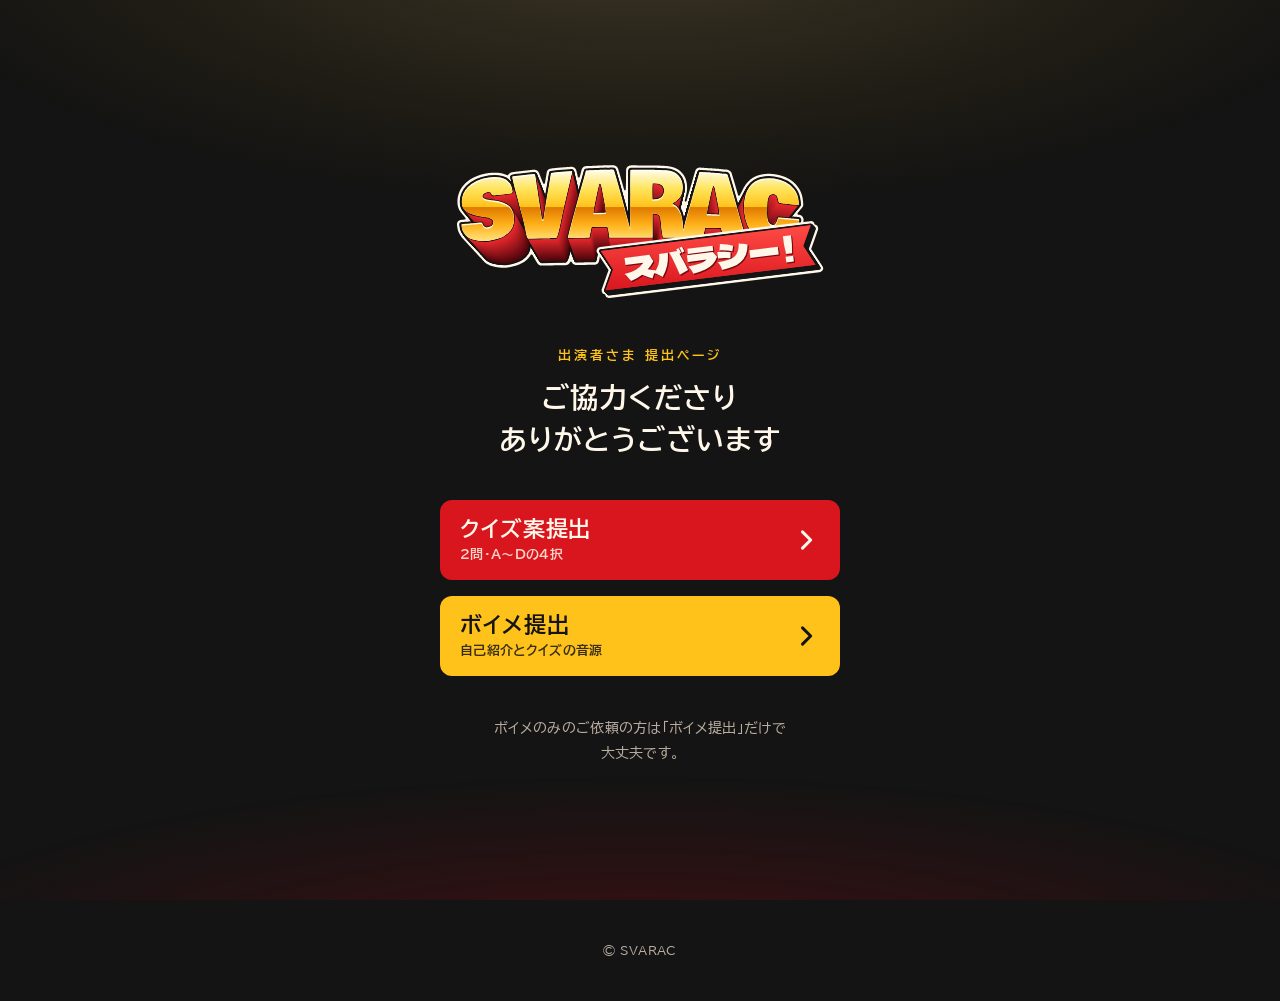
==== entry/index.html @ 2dfec4f1 "提出ページを壊れにくくする - 通信の失敗・Google側の一時エラーは自動でやり直し（送信IDで二重登録を防止） - 入力途中の内容を端末に自動保存し、再読み込みしても復元 - 送信できないときは入" ====
<!doctype html>
<html lang="ja">
<head>
<meta charset="utf-8">
<meta name="viewport" content="width=device-width, initial-scale=1, viewport-fit=cover">
<title>出演者さま提出ページ｜SVARAC（スバラシー）</title>
<meta name="robots" content="noindex,nofollow">
<meta name="theme-color" content="#141414">
<link rel="icon" type="image/png" sizes="32x32" href="assets/img/favicon-32.png">
<link rel="apple-touch-icon" href="assets/img/apple-touch-icon.png">
<link rel="preconnect" href="https://fonts.googleapis.com">
<link rel="preconnect" href="https://fonts.gstatic.com" crossorigin>
<link href="https://fonts.googleapis.com/css2?family=BIZ+UDPGothic:wght@400;700&display=swap" rel="stylesheet">
<link rel="stylesheet" href="assets/entry.css?v=5">
</head>
<body>

<!-- top -->
<main class="top" id="v-top">
  <h1 class="top__logo"><img src="assets/img/logo_full.svg" alt="SVARAC スバラシー！" width="1309" height="507"></h1>
  <div>
    <p class="top__eyebrow">出演者さま 提出ページ</p>
    <p class="top__thanks">ご協力くださり<br>ありがとうございます</p>
  </div>
  <div class="top__btns">
    <a class="big big--red" href="#quiz">
      <span class="big__txt"><span class="big__title">クイズ案提出</span><span class="big__sub">2問・A〜Dの4択</span></span>
      <span class="big__arrow"></span>
    </a>
    <a class="big big--gold" href="#voice">
      <span class="big__txt"><span class="big__title">ボイメ提出</span><span class="big__sub">自己紹介とクイズの音源</span></span>
      <span class="big__arrow"></span>
    </a>
  </div>
  <p class="top__note" id="top-note">ボイメのみのご依頼の方は「ボイメ提出」だけで大丈夫です。</p>
</main>

<!-- forms -->
<div id="v-form" hidden>
  <header class="bar">
    <a class="bar__back" href="#top"><span class="bar__icon"></span>トップ</a>
    <h1 class="bar__title" id="form-title"></h1>
    <img class="bar__logo" src="assets/img/logo_svarac_mono-white.svg" alt="SVARAC" width="72" height="22">
  </header>
  <div class="wrap page">
    <div id="form-quiz" hidden></div>
    <div id="form-voice" hidden></div>
    <div id="form-state"></div>
  </div>
</div>

<!-- shown only if the page's scripts could not start (very old browser, a file failed to load, scripts turned off) -->
<div class="boot-fail" id="boot-fail" hidden>
  <p><b>ページを正しく表示できませんでした。</b></p>
  <p>再読み込みするか、別のブラウザ（Safari・Chrome など）でお試しください。それでも開けない場合は、お手数ですが運営へDMでご連絡ください。</p>
</div>
<noscript><div class="boot-fail"><p>このページを使うには JavaScript を有効にしてください。難しい場合は、お手数ですが運営へDMでご連絡ください。</p></div></noscript>

<footer class="foot">© SVARAC</footer>

<script>
  /* plain old JavaScript on purpose, so it still runs where the main scripts can't */
  window.addEventListener('load', function () {
    setTimeout(function () {
      if (!window.SV_OK) { var d = document.getElementById('boot-fail'); if (d) d.hidden = false; var t = document.getElementById('v-top'); if (t) t.style.display = 'none'; }
    }, 300);
  });
</script>
<script src="config.js?v=5"></script>
<script src="assets/common.js?v=5"></script>
<script src="assets/forms.js?v=5"></script>
<script src="assets/public.js?v=5"></script>
</body>
</html>
---- entry/assets/entry.css ----
/* SVARAC 出演者提出ページ — brand tokens follow the main site (black, gold, red); UI rules follow DADS. */
:root{
  --red:#EE2A2E; --red-lo:#D9161E; --red-press:#B80F1B; --red-deep:#7A0910;
  --gold:#FFC21A; --gold-hi:#FFE45C; --gold-press:#E0A800;
  --ink:#141414; --cream:#FFF7EA; --raised:#1E1A19; --raised-2:#2A2422; --muted:#B9ADA0;
  --rule:rgba(255,194,26,.42); --rule-soft:rgba(255,247,234,.14);
  --field:#FFFDF8; --field-ink:#141414; --field-line:#8A8079;
  --err:#FF7A73; --ok:#3CC48A; --focus:#FFD43D;
  /* one plain, document-style typeface everywhere (internal page: readability over display type) */
  --f-body:"BIZ UDPGothic","Hiragino Sans","Hiragino Kaku Gothic ProN","Yu Gothic UI","Yu Gothic","Meiryo",sans-serif;
  --f-display:var(--f-body);
  --f-latin:var(--f-body);
  --s1:8px; --s2:16px; --s3:24px; --s4:40px; --s5:64px;
  --radius:12px; --radius-ui:8px; --max:640px;
}
*{box-sizing:border-box}
html{-webkit-text-size-adjust:100%}
body{margin:0;min-height:100vh;min-height:100svh;background:var(--ink);color:var(--cream);font-family:var(--f-body);font-size:1rem;line-height:1.75;letter-spacing:.02em}
body::before{content:"";position:fixed;inset:0;z-index:-1;pointer-events:none;
  background:radial-gradient(ellipse 80% 42% at 50% -8%,rgba(255,214,120,.18),rgba(255,194,26,.04) 55%,transparent 75%),
             radial-gradient(ellipse 90% 34% at 50% 110%,rgba(122,9,16,.45),transparent 70%)}
img{display:block;max-width:100%}
p{margin:0;word-break:auto-phrase}
h1,h2,h3{margin:0;font-weight:700}
button,input,textarea,select{font:inherit;letter-spacing:inherit}
[hidden]{display:none !important}
.sr{position:absolute;width:1px;height:1px;overflow:hidden;clip:rect(0 0 0 0);white-space:nowrap}
:focus-visible{outline:3px solid var(--focus);outline-offset:2px}
a{color:var(--gold-hi);text-underline-offset:3px}
.wrap{width:100%;max-width:var(--max);margin:0 auto;padding:0 16px}

.top__thanks,.big__title,.bar__title,.card__h,.card__h .no,.choice__k,.seg span,.opts .k,.done__msg{font-weight:700}

/* ---------- top ---------- */
.top{min-height:100vh;min-height:100svh;display:flex;flex-direction:column;align-items:center;justify-content:center;gap:var(--s4);padding:var(--s5) 16px var(--s4);text-align:center}
.top__logo{width:min(76vw,380px);aspect-ratio:1309/507}
.top__logo img{width:100%;height:100%}
.top__eyebrow{font-weight:700;font-size:.8125rem;letter-spacing:.24em;color:var(--gold)}
.top__thanks{margin-top:var(--s1);font-family:var(--f-display);font-size:clamp(1.375rem,5.6vw,1.75rem);line-height:1.5;letter-spacing:.04em}
.top__btns{width:100%;max-width:400px;display:grid;gap:var(--s2)}
.top__note{max-width:24em;font-size:.875rem;line-height:1.8;color:var(--muted)}
.big{display:flex;align-items:center;gap:var(--s2);width:100%;min-height:80px;padding:14px 20px;border-radius:var(--radius);border:0;cursor:pointer;text-align:left;text-decoration:none;
  transition:transform .12s ease,background-color .12s ease}
.big:active{transform:scale(.98)}
.big__txt{flex:1;display:flex;flex-direction:column;gap:2px}
.big__title{font-family:var(--f-display);font-size:1.375rem;line-height:1.3;letter-spacing:.04em}
.big__sub{font-weight:700;font-size:.8125rem;line-height:1.5;opacity:.85}
.big__arrow{flex:none;width:28px;height:28px}
.big--red{background:var(--red-lo);color:var(--cream)}
.big--gold{background:var(--gold);color:var(--ink)}
@media (hover:hover){.big--red:hover{background:var(--red-press)}.big--gold:hover{background:var(--gold-press)}}
.big[aria-disabled="true"]{opacity:.45;pointer-events:none}
.foot{padding:var(--s4) 0;text-align:center;font-size:.75rem;color:var(--muted)}

/* ---------- form pages ---------- */
.bar{position:sticky;top:0;z-index:20;display:flex;align-items:center;gap:12px;min-height:60px;padding:8px 16px;
  background:rgba(20,20,20,.9);-webkit-backdrop-filter:blur(8px);backdrop-filter:blur(8px);border-bottom:1px solid var(--rule-soft)}
.bar__back{display:inline-flex;align-items:center;gap:4px;min-height:44px;padding:0 12px 0 6px;margin-left:-6px;border:0;border-radius:var(--radius-ui);background:none;color:var(--cream);font-weight:700;font-size:.9375rem;cursor:pointer;text-decoration:none}
.bar__back svg{width:20px;height:20px}
@media (hover:hover){.bar__back:hover{background:rgba(255,247,234,.08)}}
.bar__title{flex:1;font-family:var(--f-display);font-size:1.125rem;line-height:1.3;letter-spacing:.04em}
.bar__logo{width:76px;flex:none;opacity:.9}
.page{padding-top:var(--s3);padding-bottom:var(--s5)}
.lead{margin-bottom:var(--s3);color:rgba(255,247,234,.88);font-size:.9375rem}

.card{background:var(--raised);border:1px solid var(--rule-soft);border-radius:var(--radius);padding:20px 16px;margin-bottom:var(--s2)}
@media (min-width:560px){.card{padding:24px}}
.card__h{display:flex;align-items:center;gap:10px;margin-bottom:var(--s2);font-family:var(--f-display);font-size:1.25rem;line-height:1.4;letter-spacing:.04em}
.card__h .no{display:inline-grid;place-items:center;min-width:44px;height:32px;padding:0 8px;border-radius:6px;background:var(--gold);color:var(--ink);font-family:var(--f-latin);font-size:1rem;letter-spacing:.04em}
.card__lead{margin:-6px 0 var(--s2);font-size:.875rem;color:var(--muted)}

.field{margin:0 0 20px;padding:0;border:0;min-width:0}
.field:last-child{margin-bottom:0}
.field > label,.field > legend{display:flex;align-items:center;gap:8px;padding:0;margin-bottom:8px;font-weight:700;font-size:1rem;line-height:1.5}
.tag{display:inline-block;padding:1px 6px;border-radius:4px;font-size:.6875rem;font-weight:700;line-height:1.6;letter-spacing:.04em}
.tag--req{background:var(--red-lo);color:var(--cream)}
.tag--opt{border:1px solid var(--rule-soft);color:var(--muted)}
.hint{margin-top:6px;font-size:.8125rem;line-height:1.7;color:var(--muted)}
.hint strong{color:var(--gold-hi)}
.err{display:flex;gap:6px;margin-top:6px;font-weight:700;font-size:.875rem;line-height:1.6;color:var(--err)}
.err:empty{display:none}
.err::before{content:"!";flex:none;display:inline-grid;place-items:center;width:18px;height:18px;margin-top:2px;border-radius:50%;background:var(--err);color:var(--ink);font-size:.75rem}

.input,.textarea,.select{display:block;width:100%;min-height:56px;padding:14px 16px;border:1px solid var(--field-line);border-radius:var(--radius-ui);background:var(--field);color:var(--field-ink);font-size:1rem;line-height:1.6}
.textarea{min-height:132px;resize:vertical}
.textarea--sm{min-height:96px}
.input::placeholder,.textarea::placeholder{color:#8F857E}
.input:focus,.textarea:focus,.select:focus{outline:3px solid var(--focus);outline-offset:1px;border-color:var(--field-ink)}
.is-invalid .input,.is-invalid .textarea,.input.is-invalid{border:2px solid var(--err);padding:13px 15px}

/* choices A–D */
.choices{display:grid;gap:10px}
.choice{display:flex;align-items:stretch;border:1px solid var(--field-line);border-radius:var(--radius-ui);background:var(--field);overflow:hidden}
.choice:focus-within{outline:3px solid var(--focus);outline-offset:1px}
.choice__k{flex:none;display:grid;place-items:center;width:48px;background:#EFE6D8;color:var(--ink);font-family:var(--f-latin);font-size:1.125rem;border-right:1px solid #D6CBBB}
.choice .input{border:0;border-radius:0;min-height:52px;outline:0}
.is-invalid .choice.is-empty{border:2px solid var(--err)}

/* segmented radio (正解) */
.seg{display:grid;grid-template-columns:repeat(4,1fr);gap:8px}
.seg label{position:relative;display:block;cursor:pointer}
.seg input{position:absolute;opacity:0;inset:0;margin:0;cursor:pointer}
.seg span{display:grid;place-items:center;min-height:56px;border:1px solid rgba(255,247,234,.5);border-radius:var(--radius-ui);font-family:var(--f-latin);font-size:1.375rem;color:var(--cream);transition:background-color .12s}
.seg input:checked + span{background:var(--gold);border-color:var(--gold);color:var(--ink)}
.seg input:checked + span::after{content:"正解";margin-left:6px;font-family:var(--f-body);font-weight:700;font-size:.75rem}
.seg input:focus-visible + span{outline:3px solid var(--focus);outline-offset:2px}
@media (hover:hover){.seg label:hover input:not(:checked) + span{background:rgba(255,247,234,.08)}}
.is-invalid .seg span{border-color:var(--err)}
.seg--status{grid-template-columns:repeat(auto-fit,minmax(96px,1fr))}
.seg--status span{font-family:var(--f-body);font-weight:700;font-size:.9375rem;min-height:48px}
.seg--status input:checked + span::after{content:none}
.seg--ab{grid-template-columns:1fr 1fr}
.seg--ab span{font-family:var(--f-body);font-weight:700;font-size:.9375rem;min-height:56px;padding:6px 10px;text-align:center;line-height:1.4}
.seg--ab input:checked + span::after{content:none}

/* name combobox */
.combo{position:relative}
.combo__ok{position:absolute;right:12px;top:50%;transform:translateY(-50%);display:none;align-items:center;gap:4px;padding:2px 8px;border-radius:999px;background:#DFF5EA;color:#0E6B42;font-weight:700;font-size:.75rem;pointer-events:none}
.combo.is-picked .combo__ok{display:inline-flex}
.combo.is-picked .input{padding-right:96px}
.combo__list{position:absolute;left:0;right:0;top:calc(100% + 6px);z-index:30;margin:0;padding:6px;list-style:none;background:var(--field);color:var(--field-ink);border:1px solid var(--field-line);border-radius:var(--radius-ui);box-shadow:0 12px 32px rgba(0,0,0,.45);max-height:320px;overflow:auto}
.combo__opt{display:flex;align-items:baseline;gap:10px;min-height:48px;padding:10px 12px;border-radius:6px;cursor:pointer}
.combo__opt b{font-weight:700;font-size:1rem}
.combo__opt small{font-size:.8125rem;color:#6B625B}
.combo__opt[aria-selected="true"],.combo__opt:hover{background:#FFEFC2}
.combo__none{padding:12px;font-size:.875rem;color:#6B625B}

/* notices */
.notice{display:flex;gap:10px;padding:12px 14px;border-radius:var(--radius-ui);border:1px solid var(--rule);background:rgba(255,194,26,.08);font-size:.875rem;line-height:1.7}
.notice::before{content:"i";flex:none;display:inline-grid;place-items:center;width:20px;height:20px;margin-top:2px;border-radius:50%;background:var(--gold);color:var(--ink);font-weight:700;font-size:.75rem;font-family:var(--f-latin)}
.notice--err{border-color:var(--err);background:rgba(255,122,115,.1)}
.notice--err::before{content:"!";background:var(--err)}
.notice + .notice,.notice + *{margin-top:12px}
.card > .notice:first-child{margin-top:0}
.banner{margin-bottom:var(--s2);padding:12px 14px;border-radius:var(--radius-ui);background:var(--gold);color:var(--ink);font-weight:700;font-size:.9375rem}

/* audio drop zone */
.drop + .drop{margin-top:20px}
.drop__h{display:flex;align-items:center;gap:8px;margin-bottom:8px;font-weight:700}
.drop__zone{display:flex;flex-direction:column;align-items:center;justify-content:center;gap:4px;min-height:132px;padding:20px 16px;border:2px dashed rgba(255,247,234,.4);border-radius:var(--radius);text-align:center;cursor:pointer;transition:background-color .15s,border-color .15s}
.drop__zone svg{width:32px;height:32px;color:var(--gold)}
.drop__main{font-weight:700;font-size:1rem}
.drop__sub{font-size:.8125rem;color:var(--muted)}
.drop__input:focus-visible + .drop__zone{outline:3px solid var(--focus);outline-offset:2px}
.drop.is-over .drop__zone{border-color:var(--gold);background:rgba(255,194,26,.1)}
@media (hover:hover){.drop__zone:hover{border-color:var(--gold);background:rgba(255,194,26,.05)}}
.is-invalid .drop__zone{border-color:var(--err)}
.drop__file{padding:14px;border-radius:var(--radius);background:var(--raised-2);border:1px solid var(--rule)}
.drop__meta{display:flex;align-items:center;gap:8px;flex-wrap:wrap;margin-bottom:10px}
.drop__name{flex:1;min-width:0;font-weight:700;overflow-wrap:anywhere}
.drop__info{font-size:.8125rem;color:var(--muted);font-variant-numeric:tabular-nums}
.drop audio{display:block;width:100%;height:44px}
.drop__actions{display:flex;gap:8px;flex-wrap:wrap;margin-top:10px}
.drop__prev{margin-bottom:10px}

/* buttons */
.btn{display:inline-flex;align-items:center;justify-content:center;gap:6px;max-width:100%;min-height:48px;padding:10px 18px;border-radius:var(--radius-ui);border:1px solid transparent;cursor:pointer;
  font-family:var(--f-body);font-weight:700;font-size:1rem;line-height:1.3;text-decoration:none;text-align:center}
.btn--lg{min-height:60px;padding:14px 24px;font-size:1.0625rem}
.btn--sm{min-height:40px;padding:6px 12px;font-size:.875rem}
.btn--block{display:flex;width:100%}
.btn--red{background:var(--red-lo);color:var(--cream)}
.btn--gold{background:var(--gold);color:var(--ink)}
.btn--line{background:transparent;color:var(--cream);border-color:rgba(255,247,234,.6)}
.btn--ghost{background:transparent;color:var(--cream)}
.btn[disabled]{opacity:.5;cursor:not-allowed}
@media (hover:hover){
  .btn:not([disabled]):hover{text-decoration:underline;text-decoration-thickness:1px}
  .btn--red:not([disabled]):hover{background:var(--red-press)}
  .btn--gold:not([disabled]):hover{background:var(--gold-press)}
  .btn--line:not([disabled]):hover,.btn--ghost:not([disabled]):hover{background:rgba(255,247,234,.08)}
}
.actions{display:grid;gap:12px;margin-top:var(--s3)}
.spin{width:18px;height:18px;border:3px solid currentColor;border-right-color:transparent;border-radius:50%;animation:spin .8s linear infinite}
@keyframes spin{to{transform:rotate(360deg)}}

/* confirm */
.dl{margin:0}
.dl > div{padding:12px 0;border-bottom:1px solid var(--rule-soft)}
.dl > div:first-child{padding-top:0}
.dl > div:last-child{border-bottom:0;padding-bottom:0}
.dl dt{font-weight:700;font-size:.8125rem;color:var(--muted);margin-bottom:2px}
.dl dd{margin:0;white-space:pre-wrap;overflow-wrap:anywhere}
.opts{list-style:none;margin:0;padding:0;display:grid;gap:6px}
.opts li{display:flex;align-items:flex-start;gap:10px;padding:8px 10px;border-radius:var(--radius-ui);background:rgba(255,247,234,.05);overflow-wrap:anywhere}
.opts .k{flex:none;width:24px;font-family:var(--f-latin);color:var(--muted)}
.opts li.is-ans{background:rgba(255,194,26,.16);box-shadow:inset 0 0 0 1px var(--gold)}
.opts li.is-ans .k{color:var(--gold)}
.opts .mark{flex:none;margin-left:auto;padding:0 8px;border-radius:4px;background:var(--gold);color:var(--ink);font-weight:700;font-size:.75rem;line-height:1.8}
.empty{color:var(--muted)}

/* sending / done */
.progress{margin-top:var(--s2);font-weight:700;font-size:.9375rem;text-align:center;color:var(--gold-hi)}
.bar-ind{height:6px;margin-top:10px;border-radius:3px;background:rgba(255,247,234,.12);overflow:hidden}
.bar-ind i{display:block;height:100%;width:35%;border-radius:3px;background:var(--gold);animation:ind 1.3s ease-in-out infinite}
@keyframes ind{0%{transform:translateX(-100%)}100%{transform:translateX(290%)}}
.done{display:flex;flex-direction:column;align-items:center;gap:var(--s3);padding:var(--s5) 0;text-align:center}
.done__mark{width:88px;height:88px;border-radius:50%;display:grid;place-items:center;background:var(--gold);color:var(--ink)}
.done__mark svg{width:44px;height:44px}
.done__msg{font-family:var(--f-display);font-size:clamp(1.25rem,5vw,1.5rem);line-height:1.6;letter-spacing:.04em}
.done .actions{width:100%;max-width:400px}

.loading{display:flex;align-items:center;justify-content:center;gap:10px;padding:var(--s4) 0;color:var(--muted)}
.toast{position:fixed;left:50%;bottom:24px;z-index:100;transform:translateX(-50%);max-width:calc(100% - 32px);padding:12px 18px;border-radius:var(--radius-ui);background:var(--cream);color:var(--ink);font-weight:700;box-shadow:0 10px 30px rgba(0,0,0,.4)}

/* safety: fallback when sending keeps failing, restored drafts, page-level problems */
.fallback{margin-top:var(--s2);padding:16px;border:1px dashed var(--rule);border-radius:var(--radius);background:rgba(255,194,26,.05)}
.fallback__h{font-weight:700;margin-bottom:4px}
.fallback__t{font-size:.875rem;line-height:1.8;color:rgba(255,247,234,.88);margin-bottom:12px}
.linkbtn{padding:0;border:0;background:none;color:var(--gold-hi);font:inherit;font-weight:700;text-decoration:underline;text-underline-offset:3px;cursor:pointer}
.restored{margin-bottom:var(--s2)}
.sending__note{text-align:center}
.crash{position:fixed;left:16px;right:16px;bottom:16px;z-index:200;display:flex;align-items:center;gap:12px;flex-wrap:wrap;max-width:640px;margin:0 auto;padding:14px 16px;border-radius:var(--radius);background:var(--cream);color:var(--ink);box-shadow:0 12px 32px rgba(0,0,0,.5);font-size:.875rem;line-height:1.7}
.crash p{flex:1 1 240px}
.boot-fail{max-width:640px;margin:var(--s4) auto;padding:20px 16px;border-radius:var(--radius);background:var(--raised);border:1px solid var(--rule);line-height:1.8}
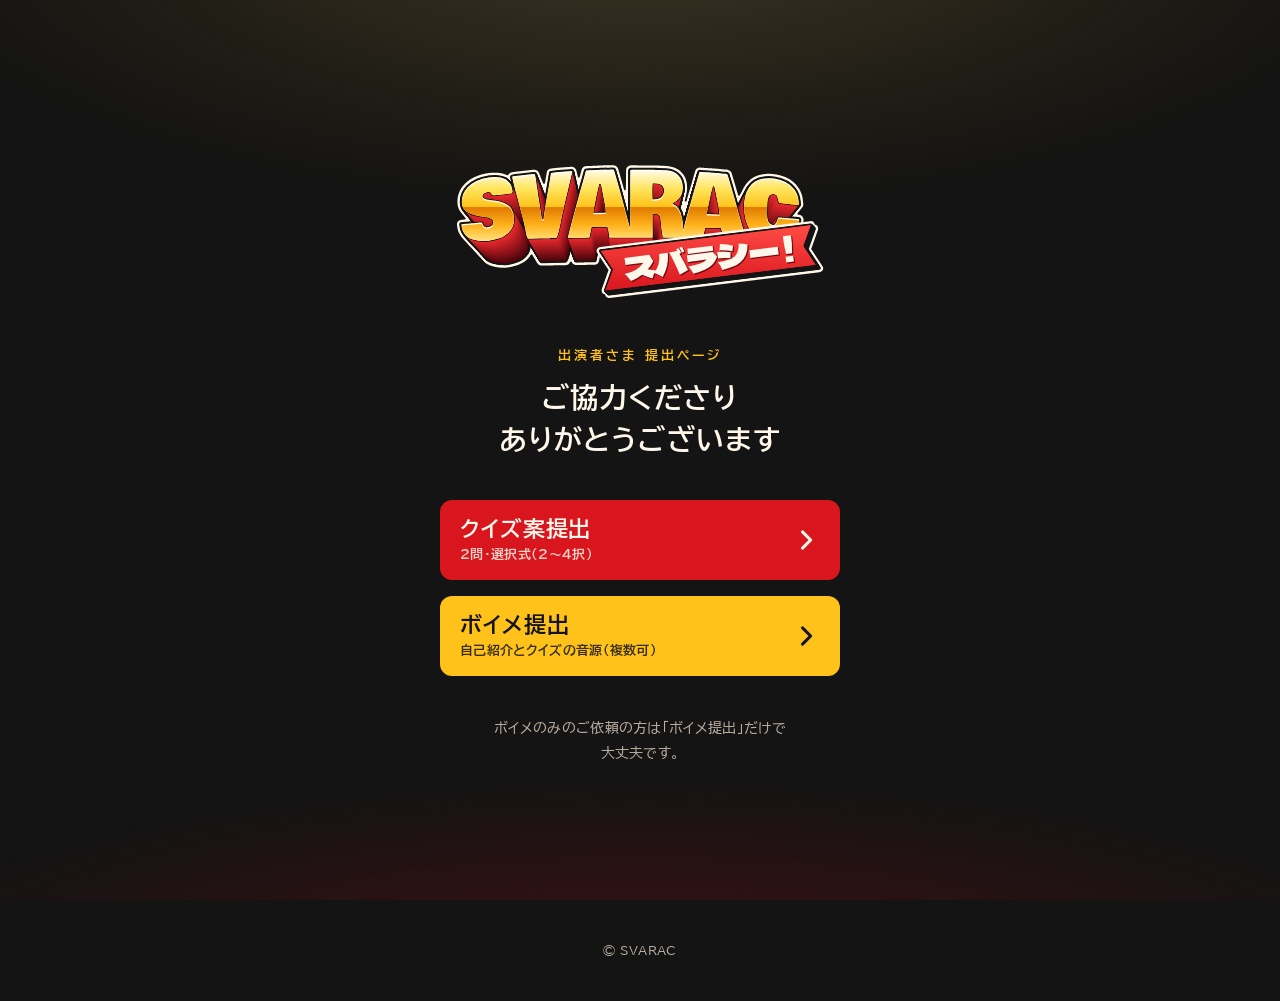
==== commit f969dd82: "クイズの2択・3択に対応、ボイメの音源を複数提出できるように - 選択肢：使わない欄は「ー」と案内、空き欄を「ー」で埋めるボタン、正解に「ー」を選べないように - ボイメ：自己紹介・クイズそれぞれ「＋" ====
--- a/entry/index.html
+++ b/entry/index.html
@@ -11,7 +11,7 @@
 <link rel="preconnect" href="https://fonts.googleapis.com">
 <link rel="preconnect" href="https://fonts.gstatic.com" crossorigin>
 <link href="https://fonts.googleapis.com/css2?family=BIZ+UDPGothic:wght@400;700&display=swap" rel="stylesheet">
-<link rel="stylesheet" href="assets/entry.css?v=5">
+<link rel="stylesheet" href="assets/entry.css?v=6">
 </head>
 <body>
 
@@ -24,11 +24,11 @@
   </div>
   <div class="top__btns">
     <a class="big big--red" href="#quiz">
-      <span class="big__txt"><span class="big__title">クイズ案提出</span><span class="big__sub">2問・A〜Dの4択</span></span>
+      <span class="big__txt"><span class="big__title">クイズ案提出</span><span class="big__sub">2問・選択式（2〜4択）</span></span>
       <span class="big__arrow"></span>
     </a>
     <a class="big big--gold" href="#voice">
-      <span class="big__txt"><span class="big__title">ボイメ提出</span><span class="big__sub">自己紹介とクイズの音源</span></span>
+      <span class="big__txt"><span class="big__title">ボイメ提出</span><span class="big__sub">自己紹介とクイズの音源（複数可）</span></span>
       <span class="big__arrow"></span>
     </a>
   </div>
@@ -66,9 +66,9 @@
     }, 300);
   });
 </script>
-<script src="config.js?v=5"></script>
-<script src="assets/common.js?v=5"></script>
-<script src="assets/forms.js?v=5"></script>
-<script src="assets/public.js?v=5"></script>
+<script src="config.js?v=6"></script>
+<script src="assets/common.js?v=6"></script>
+<script src="assets/forms.js?v=6"></script>
+<script src="assets/public.js?v=6"></script>
 </body>
 </html>
--- a/entry/assets/entry.css
+++ b/entry/assets/entry.css
@@ -136,7 +136,17 @@
 
 /* audio drop zone */
 .drop + .drop{margin-top:20px}
-.drop__h{display:flex;align-items:center;gap:8px;margin-bottom:8px;font-weight:700}
+.drop__h{display:flex;align-items:center;justify-content:space-between;gap:8px;margin-bottom:6px;font-weight:700;font-size:.875rem;color:var(--gold-hi)}
+.drop__rm{font-size:.8125rem;color:var(--muted)}
+.alist + .alist{margin-top:28px}
+.alist__h{display:flex;align-items:center;gap:8px;margin-bottom:8px;font-weight:700}
+.alist__prev{margin-bottom:10px}
+.alist__items > .drop + .drop{margin-top:14px}
+.alist__add{margin-top:12px}
+.alist__hint{margin-top:6px}
+.is-invalid > .alist__items .drop__zone{border-color:var(--err)}
+.choices__hint{margin:-2px 0 10px}
+.opts li.is-blank span:not(.k){color:var(--muted)}
 .drop__zone{display:flex;flex-direction:column;align-items:center;justify-content:center;gap:4px;min-height:132px;padding:20px 16px;border:2px dashed rgba(255,247,234,.4);border-radius:var(--radius);text-align:center;cursor:pointer;transition:background-color .15s,border-color .15s}
 .drop__zone svg{width:32px;height:32px;color:var(--gold)}
 .drop__main{font-weight:700;font-size:1rem}
@@ -213,3 +223,4 @@
 .crash{position:fixed;left:16px;right:16px;bottom:16px;z-index:200;display:flex;align-items:center;gap:12px;flex-wrap:wrap;max-width:640px;margin:0 auto;padding:14px 16px;border-radius:var(--radius);background:var(--cream);color:var(--ink);box-shadow:0 12px 32px rgba(0,0,0,.5);font-size:.875rem;line-height:1.7}
 .crash p{flex:1 1 240px}
 .boot-fail{max-width:640px;margin:var(--s4) auto;padding:20px 16px;border-radius:var(--radius);background:var(--raised);border:1px solid var(--rule);line-height:1.8}
+.confirm-audio + .confirm-audio{margin-top:14px}
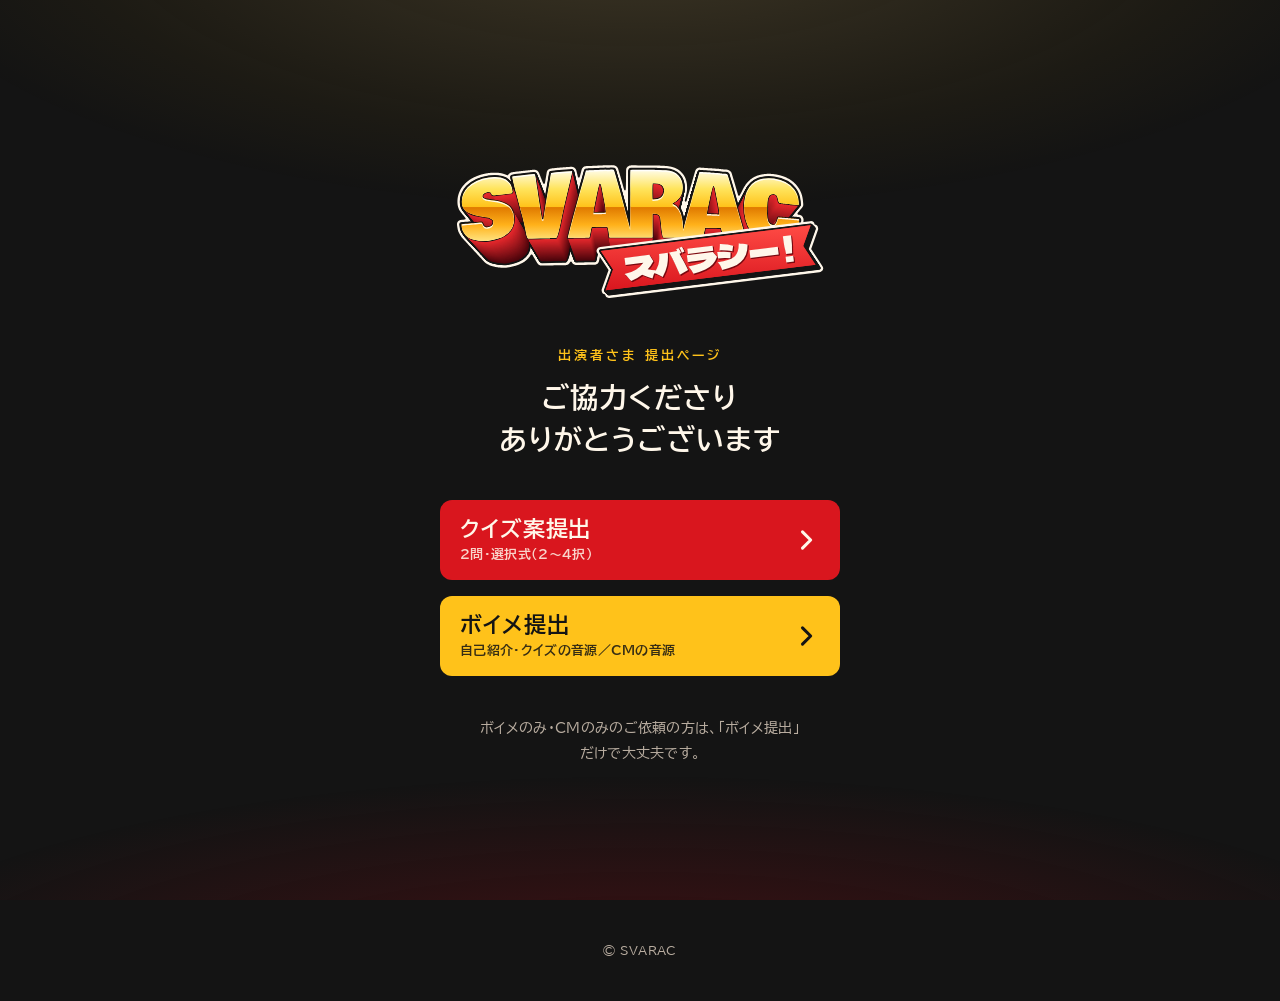
==== commit c263c910: "自己紹介の音源は1本に、ゲスト内容に「C CMのみ」を追加 - Cのゲスト：ボイメのページはCMの音源1本だけ、クイズ案の候補には出ない - 管理画面：登録でCを選べる、一覧・詳細・ZIP（ゲスト名_" ====
--- a/entry/index.html
+++ b/entry/index.html
@@ -11,7 +11,7 @@
 <link rel="preconnect" href="https://fonts.googleapis.com">
 <link rel="preconnect" href="https://fonts.gstatic.com" crossorigin>
 <link href="https://fonts.googleapis.com/css2?family=BIZ+UDPGothic:wght@400;700&display=swap" rel="stylesheet">
-<link rel="stylesheet" href="assets/entry.css?v=6">
+<link rel="stylesheet" href="assets/entry.css?v=9">
 </head>
 <body>
 
@@ -28,11 +28,11 @@
       <span class="big__arrow"></span>
     </a>
     <a class="big big--gold" href="#voice">
-      <span class="big__txt"><span class="big__title">ボイメ提出</span><span class="big__sub">自己紹介とクイズの音源（複数可）</span></span>
+      <span class="big__txt"><span class="big__title">ボイメ提出</span><span class="big__sub">自己紹介・クイズの音源／CMの音源</span></span>
       <span class="big__arrow"></span>
     </a>
   </div>
-  <p class="top__note" id="top-note">ボイメのみのご依頼の方は「ボイメ提出」だけで大丈夫です。</p>
+  <p class="top__note" id="top-note">ボイメのみ・CMのみのご依頼の方は、「ボイメ提出」だけで大丈夫です。</p>
 </main>
 
 <!-- forms -->
@@ -66,9 +66,9 @@
     }, 300);
   });
 </script>
-<script src="config.js?v=6"></script>
-<script src="assets/common.js?v=6"></script>
-<script src="assets/forms.js?v=6"></script>
-<script src="assets/public.js?v=6"></script>
+<script src="config.js?v=9"></script>
+<script src="assets/common.js?v=9"></script>
+<script src="assets/forms.js?v=9"></script>
+<script src="assets/public.js?v=9"></script>
 </body>
 </html>
--- a/entry/assets/entry.css
+++ b/entry/assets/entry.css
@@ -109,7 +109,7 @@
 .seg--status{grid-template-columns:repeat(auto-fit,minmax(96px,1fr))}
 .seg--status span{font-family:var(--f-body);font-weight:700;font-size:.9375rem;min-height:48px}
 .seg--status input:checked + span::after{content:none}
-.seg--ab{grid-template-columns:1fr 1fr}
+.seg--ab{grid-template-columns:repeat(3,1fr)}
 .seg--ab span{font-family:var(--f-body);font-weight:700;font-size:.9375rem;min-height:56px;padding:6px 10px;text-align:center;line-height:1.4}
 .seg--ab input:checked + span::after{content:none}
 
@@ -224,3 +224,17 @@
 .crash p{flex:1 1 240px}
 .boot-fail{max-width:640px;margin:var(--s4) auto;padding:20px 16px;border-radius:var(--radius);background:var(--raised);border:1px solid var(--rule);line-height:1.8}
 .confirm-audio + .confirm-audio{margin-top:14px}
+
+/* touch devices: "tap to choose" instead of drag & drop */
+.only-touch{display:none}
+@media (hover:none) and (pointer:coarse){.only-mouse{display:none}.only-touch{display:inline}}
+
+/* iPhone: how to hand in a Voice Memos recording */
+.howto{margin:0 0 var(--s2);padding:12px 14px;border:1px solid var(--rule);border-radius:var(--radius-ui);background:rgba(255,194,26,.06)}
+.howto summary{min-height:44px;margin:-6px 0;display:flex;align-items:center;gap:8px;cursor:pointer;list-style:none;font-weight:700;color:var(--gold-hi)}
+.howto summary::-webkit-details-marker{display:none}
+.howto summary::after{content:"";flex:none;margin-left:auto;width:9px;height:9px;border-right:2px solid currentColor;border-bottom:2px solid currentColor;transform:translateY(-3px) rotate(45deg);transition:transform .15s}
+.howto[open] summary::after{transform:translateY(2px) rotate(-135deg)}
+.howto ol{margin:8px 0 0;padding-left:1.4em;font-size:.875rem;line-height:1.8}
+.howto li + li{margin-top:6px}
+.howto__note{margin-top:8px;font-size:.8125rem;color:var(--muted)}
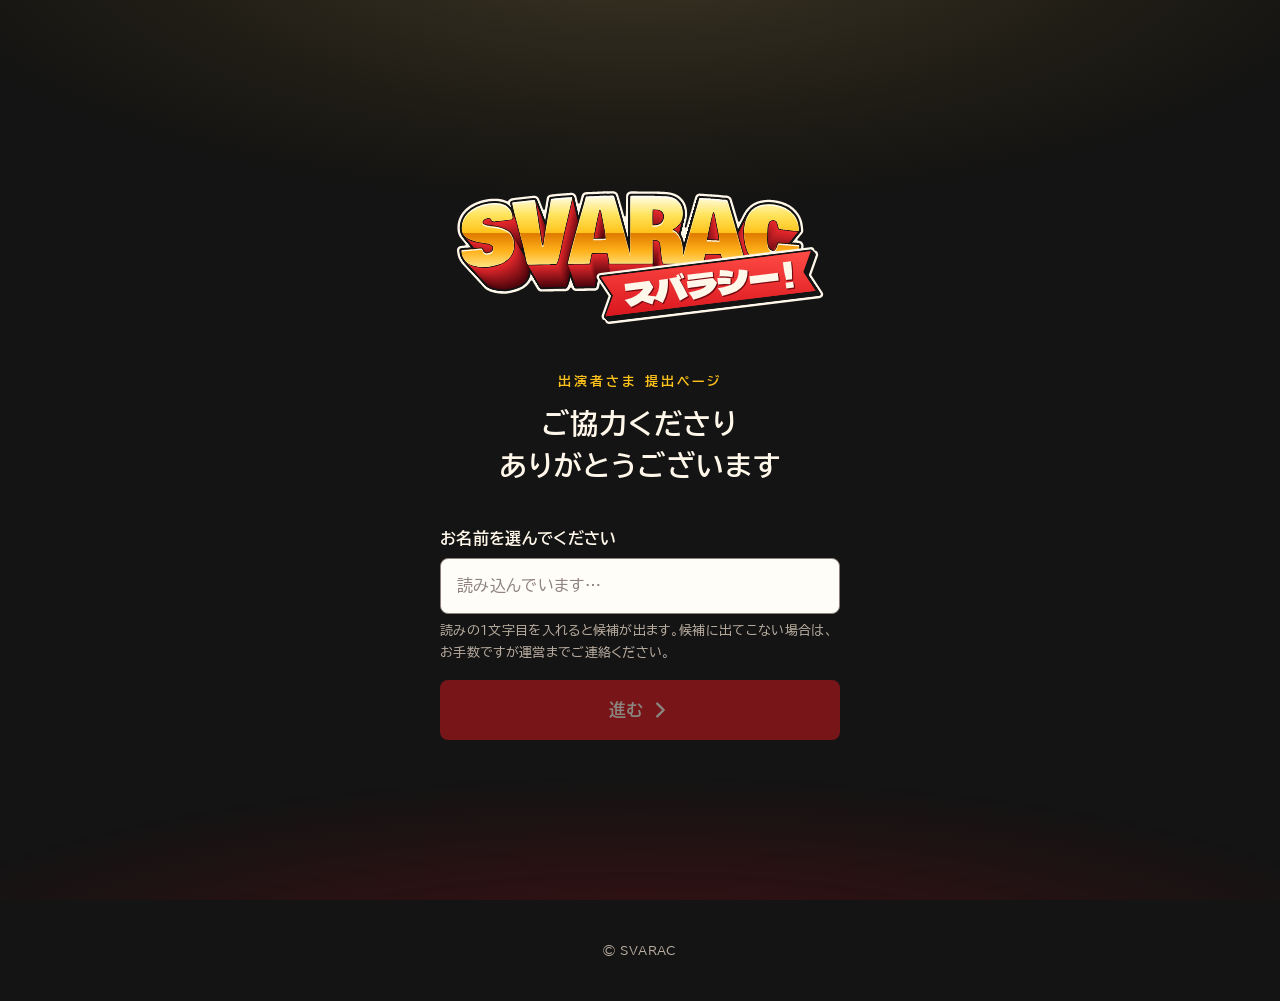
==== commit bece1959: "公開ページを「お名前を選ぶ → 進む」に変更 - 最初にお名前を選び、クイズ案＋ボイメのゲストには提出メニュー、ボイメのみ・CMのみのゲストはボイメの画面へ直接 - フォームには選んだお名前を表示（選" ====
--- a/entry/index.html
+++ b/entry/index.html
@@ -11,41 +11,41 @@
 <link rel="preconnect" href="https://fonts.googleapis.com">
 <link rel="preconnect" href="https://fonts.gstatic.com" crossorigin>
 <link href="https://fonts.googleapis.com/css2?family=BIZ+UDPGothic:wght@400;700&display=swap" rel="stylesheet">
-<link rel="stylesheet" href="assets/entry.css?v=9">
+<link rel="stylesheet" href="assets/entry.css?v=12">
 </head>
 <body>
 
-<!-- top -->
+<!-- top: choose your name first -->
 <main class="top" id="v-top">
   <h1 class="top__logo"><img src="assets/img/logo_full.svg" alt="SVARAC スバラシー！" width="1309" height="507"></h1>
   <div>
     <p class="top__eyebrow">出演者さま 提出ページ</p>
     <p class="top__thanks">ご協力くださり<br>ありがとうございます</p>
   </div>
-  <div class="top__btns">
-    <a class="big big--red" href="#quiz">
-      <span class="big__txt"><span class="big__title">クイズ案提出</span><span class="big__sub">2問・選択式（2〜4択）</span></span>
-      <span class="big__arrow"></span>
-    </a>
-    <a class="big big--gold" href="#voice">
-      <span class="big__txt"><span class="big__title">ボイメ提出</span><span class="big__sub">自己紹介・クイズの音源／CMの音源</span></span>
-      <span class="big__arrow"></span>
-    </a>
-  </div>
-  <p class="top__note" id="top-note">ボイメのみ・CMのみのご依頼の方は、「ボイメ提出」だけで大丈夫です。</p>
+  <form class="who" id="who" novalidate>
+    <div class="field">
+      <label for="who-name">お名前を選んでください</label>
+      <div class="combo"><input class="input" id="who-name" placeholder="読みの1文字目を入力（例：や）" aria-describedby="who-hint" disabled><span class="combo__ok">選択済み</span></div>
+      <p class="hint" id="who-hint">読みの1文字目を入れると候補が出ます。候補に出てこない場合は、お手数ですが運営までご連絡ください。</p>
+      <p class="err" id="who-err"></p>
+    </div>
+    <button class="btn btn--red btn--lg btn--block who__go" type="submit" disabled>進む<span class="who__arrow"></span></button>
+    <div id="who-state"></div>
+  </form>
 </main>
 
-<!-- forms -->
+<!-- after the name: menu (クイズ案＋ボイメ) or a form -->
 <div id="v-form" hidden>
   <header class="bar">
-    <a class="bar__back" href="#top"><span class="bar__icon"></span>トップ</a>
+    <a class="bar__back" id="bar-back" href="#"><span class="bar__icon"></span><span id="bar-back-label">トップ</span></a>
     <h1 class="bar__title" id="form-title"></h1>
     <img class="bar__logo" src="assets/img/logo_svarac_mono-white.svg" alt="SVARAC" width="72" height="22">
   </header>
   <div class="wrap page">
+    <div id="form-state"></div>
+    <div id="menu" hidden></div>
     <div id="form-quiz" hidden></div>
     <div id="form-voice" hidden></div>
-    <div id="form-state"></div>
   </div>
 </div>
 
@@ -66,9 +66,9 @@
     }, 300);
   });
 </script>
-<script src="config.js?v=9"></script>
-<script src="assets/common.js?v=9"></script>
-<script src="assets/forms.js?v=9"></script>
-<script src="assets/public.js?v=9"></script>
+<script src="config.js?v=12"></script>
+<script src="assets/common.js?v=12"></script>
+<script src="assets/forms.js?v=12"></script>
+<script src="assets/public.js?v=12"></script>
 </body>
 </html>
--- a/entry/assets/entry.css
+++ b/entry/assets/entry.css
@@ -238,3 +238,24 @@
 .howto ol{margin:8px 0 0;padding-left:1.4em;font-size:.875rem;line-height:1.8}
 .howto li + li{margin-top:6px}
 .howto__note{margin-top:8px;font-size:.8125rem;color:var(--muted)}
+
+/* top: choose your name, then go on */
+.who{width:100%;max-width:400px;text-align:left}
+.who .field{margin-bottom:var(--s2)}
+.who__arrow{display:inline-flex;width:22px;height:22px}
+.who__arrow svg{width:100%;height:100%}
+#who-state:not(:empty){margin-top:var(--s2)}
+#who-state .top__note{margin:0 auto;text-align:center}
+
+/* the chosen name, shown above the menu and the forms */
+.me{display:flex;align-items:baseline;flex-wrap:wrap;gap:4px 8px;margin-bottom:var(--s2);padding:12px 16px;border-radius:var(--radius-ui);background:var(--raised);border:1px solid var(--rule-soft)}
+.me__label{margin-right:4px;font-weight:700;font-size:.75rem;color:var(--muted)}
+.me__name{font-size:1.125rem;line-height:1.4;overflow-wrap:anywhere}
+.me__change{margin-left:auto;font-weight:700;font-size:.875rem;white-space:nowrap}
+.me--big{padding:16px}
+.me--big .me__name{font-size:1.375rem}
+
+/* menu (クイズ案＋ボイメ) */
+.menu__btns{display:grid;gap:var(--s2)}
+.big__done{flex:none;display:inline-flex;align-items:center;gap:4px;padding:3px 10px;border-radius:999px;background:rgba(20,20,20,.24);font-weight:700;font-size:.75rem;line-height:1.4;white-space:nowrap}
+.menu__hint{margin-top:var(--s2)}
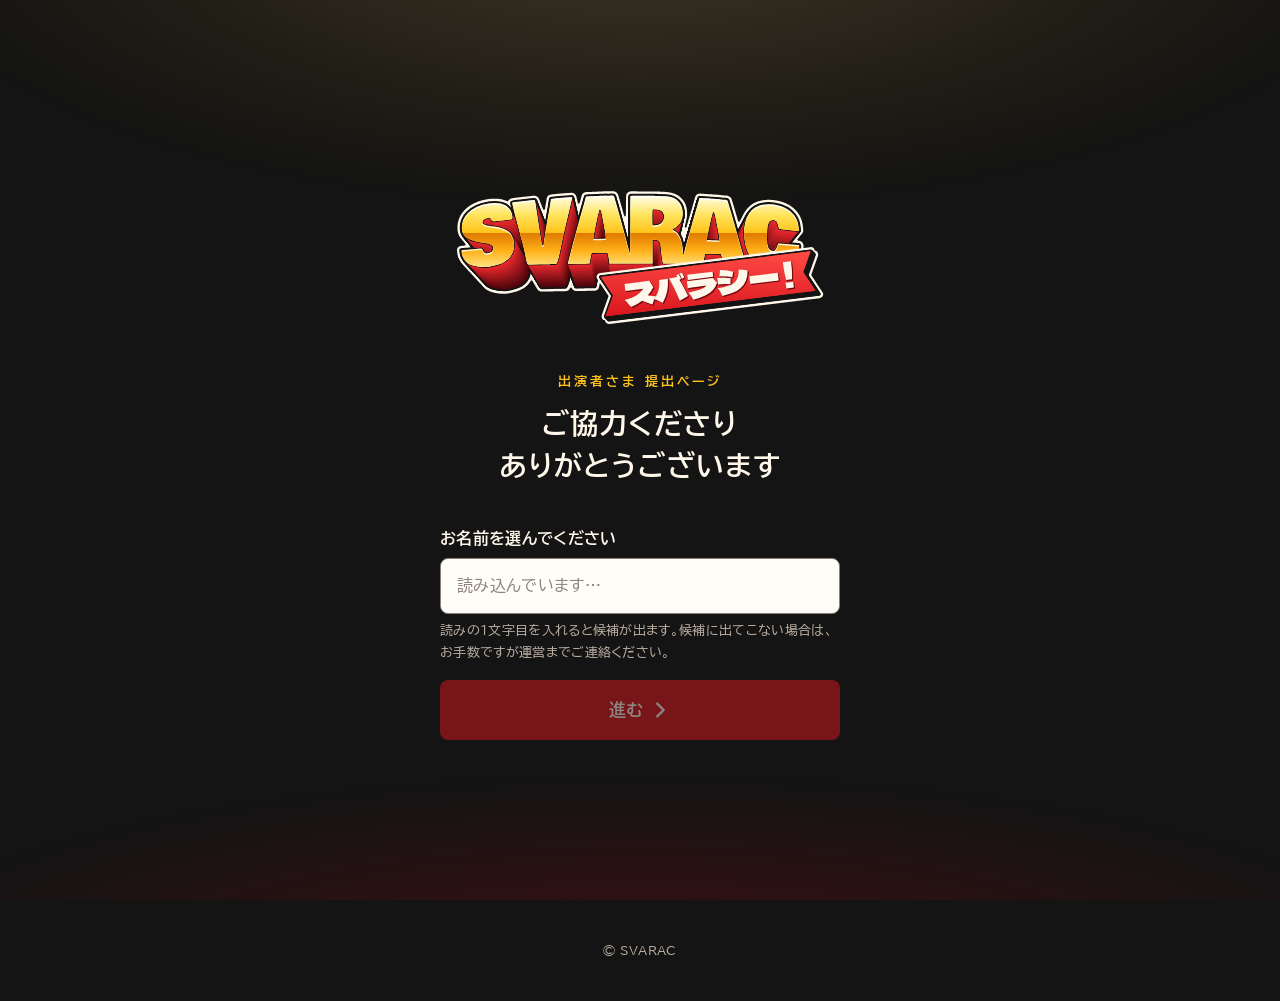
==== commit 93b7a694: "クイズ案の採用：管理ページに採用ボタン、提出ページに採用されたクイズを表示 - 管理ページのクイズ案に「第1問を採用」「第2問を採用」「2問とも採用」「採用を取り消す」 - 採用後はそのゲストのクイズ" ====
--- a/entry/index.html
+++ b/entry/index.html
@@ -11,7 +11,7 @@
 <link rel="preconnect" href="https://fonts.googleapis.com">
 <link rel="preconnect" href="https://fonts.gstatic.com" crossorigin>
 <link href="https://fonts.googleapis.com/css2?family=BIZ+UDPGothic:wght@400;700&display=swap" rel="stylesheet">
-<link rel="stylesheet" href="assets/entry.css?v=12">
+<link rel="stylesheet" href="assets/entry.css?v=13">
 </head>
 <body>
 
@@ -66,9 +66,9 @@
     }, 300);
   });
 </script>
-<script src="config.js?v=12"></script>
-<script src="assets/common.js?v=12"></script>
-<script src="assets/forms.js?v=12"></script>
-<script src="assets/public.js?v=12"></script>
+<script src="config.js?v=13"></script>
+<script src="assets/common.js?v=13"></script>
+<script src="assets/forms.js?v=13"></script>
+<script src="assets/public.js?v=13"></script>
 </body>
 </html>
--- a/entry/assets/entry.css
+++ b/entry/assets/entry.css
@@ -259,3 +259,15 @@
 .menu__btns{display:grid;gap:var(--s2)}
 .big__done{flex:none;display:inline-flex;align-items:center;gap:4px;padding:3px 10px;border-radius:999px;background:rgba(20,20,20,.24);font-weight:700;font-size:.75rem;line-height:1.4;white-space:nowrap}
 .menu__hint{margin-top:var(--s2)}
+
+/* adopted quiz (shown to the guest) */
+.qv + .qv{margin-top:var(--s3);padding-top:var(--s3);border-top:1px solid var(--rule-soft)}
+.qv__h{display:flex;align-items:center;gap:8px;margin-bottom:8px;font-weight:700}
+.qv__h .no{display:inline-grid;place-items:center;min-width:36px;height:26px;border-radius:5px;background:var(--gold);color:var(--ink);font-family:var(--f-latin);font-size:.875rem}
+.qv__text{margin:0 0 10px;white-space:pre-wrap;overflow-wrap:anywhere}
+.adopt-hero{margin-bottom:var(--s3);padding:20px 18px;border-radius:var(--radius);background:rgba(255,194,26,.1);border:1px solid var(--gold);text-align:center}
+.adopt-hero__h{margin:0 0 6px;font-family:var(--f-display);font-size:1.375rem;line-height:1.4;color:var(--gold)}
+.adopt-hero p:last-child{margin:0;font-size:.9375rem}
+.adopted-ref{margin:0 0 var(--s2);padding:14px 16px;border-radius:var(--radius);background:rgba(255,194,26,.08);border:1px solid var(--rule)}
+.adopted-ref__h{margin:0 0 2px;font-weight:700;color:var(--gold-hi)}
+.adopted-ref__lead{margin:0 0 12px;font-size:.875rem;color:var(--muted)}
